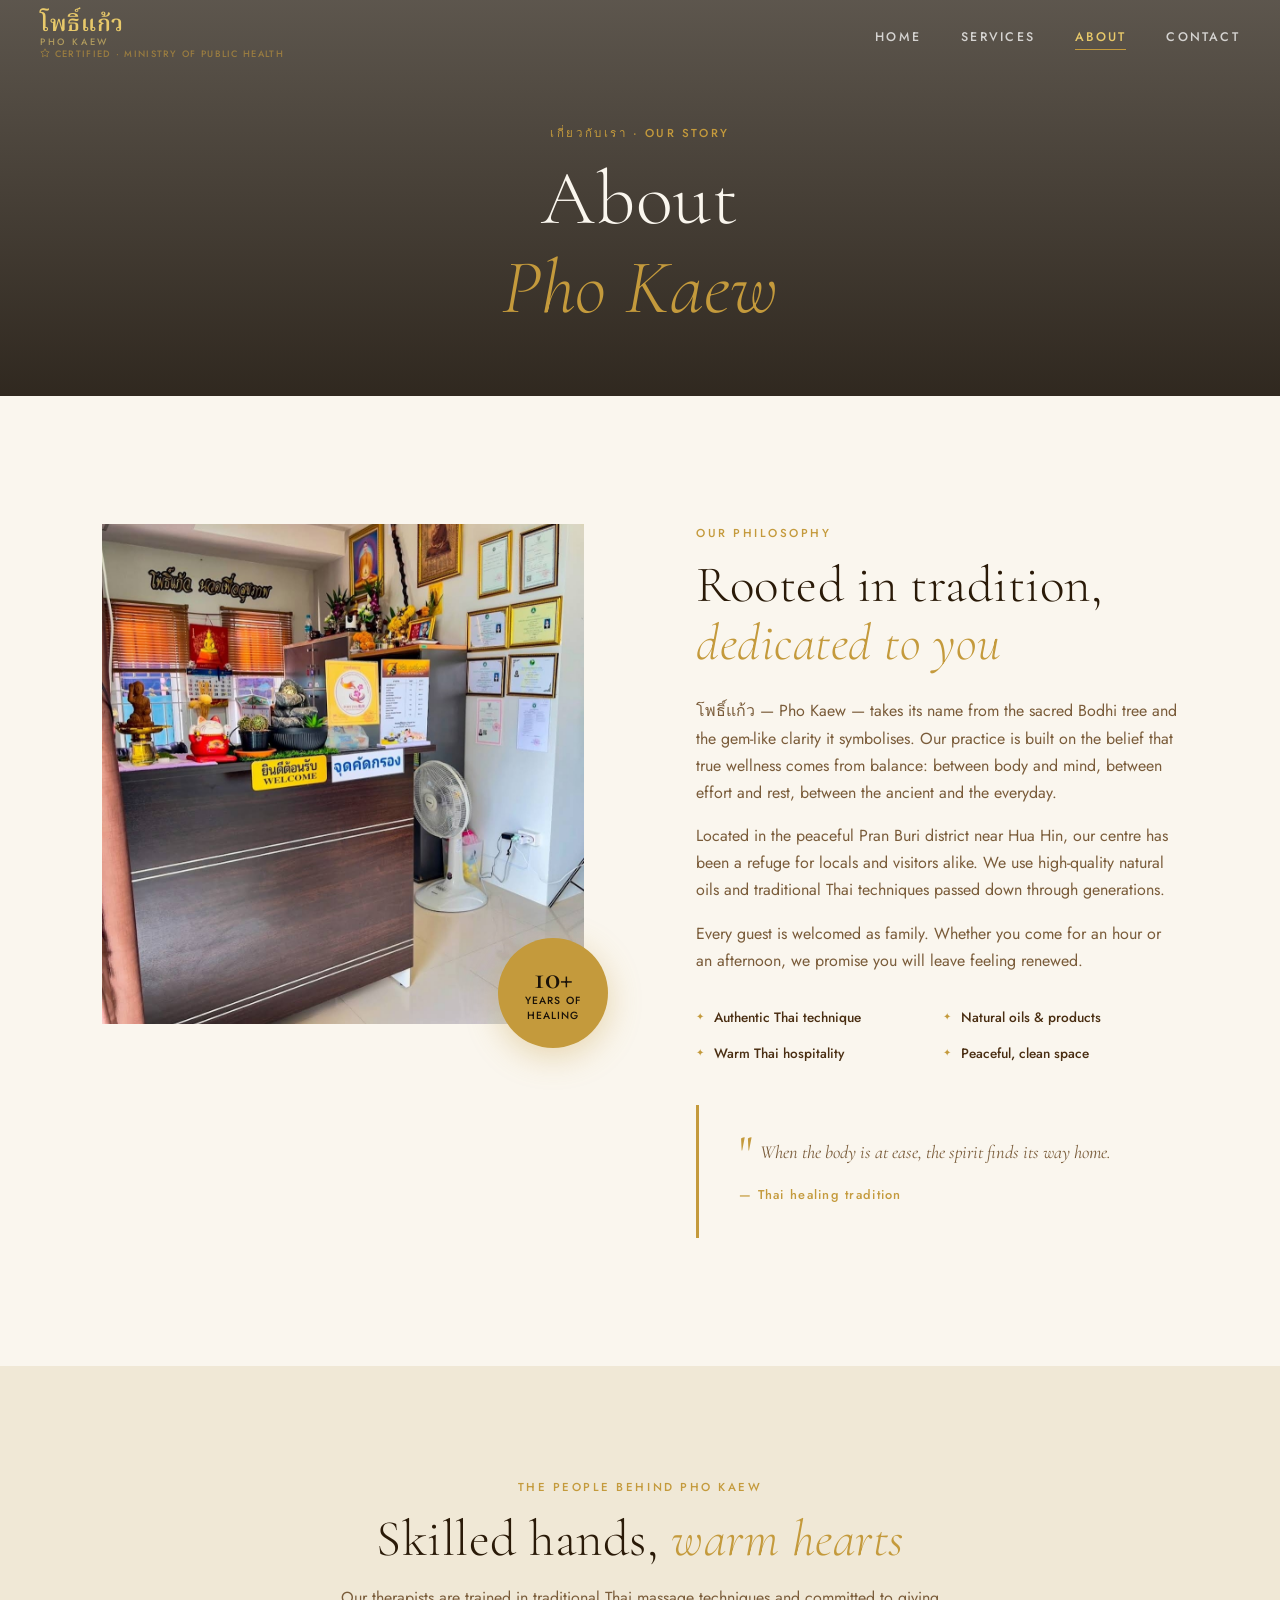
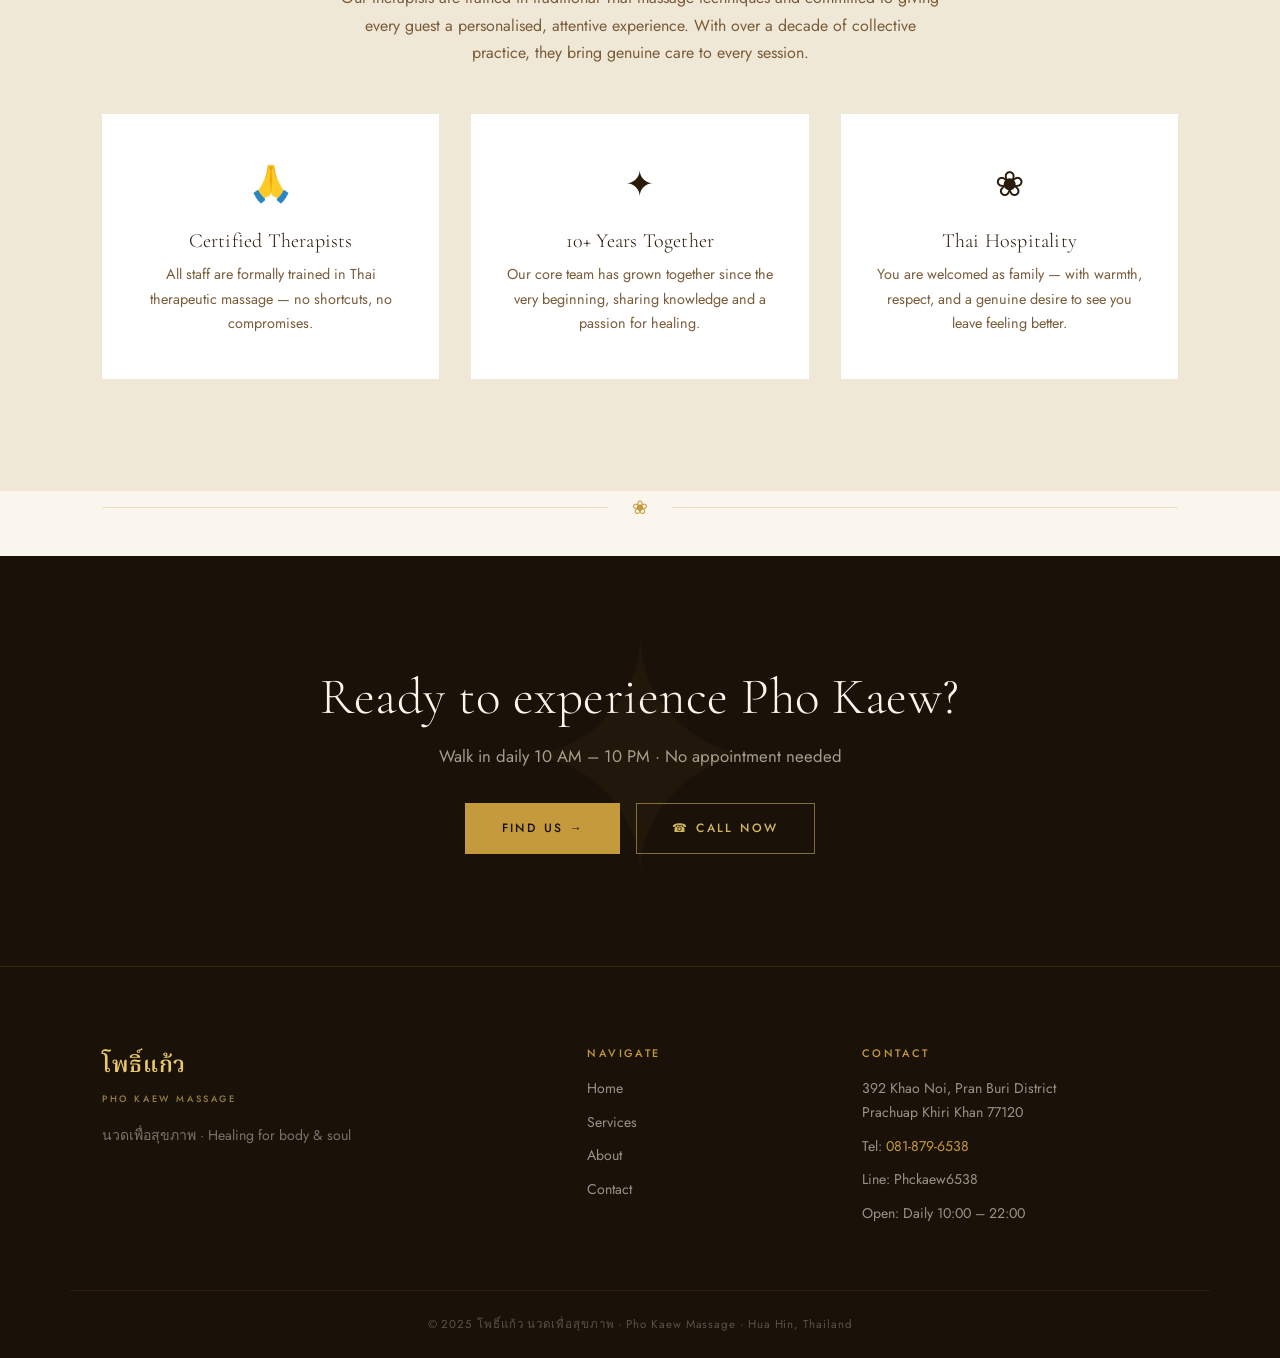
==== about.html @ 4a4a0bd8 "Initial commit via Netlify [skip ci]" ====
<!DOCTYPE html>
<html lang="en">
<head>
  <meta charset="UTF-8" />
  <meta name="viewport" content="width=device-width, initial-scale=1.0" />
  <title>About | โพธิ์แก้ว นวดเพื่อสุขภาพ</title>
  <link rel="preconnect" href="https://fonts.googleapis.com">
  <link href="https://fonts.googleapis.com/css2?family=Cormorant+Garamond:ital,wght@0,300;0,400;0,600;1,300;1,400&family=Noto+Serif+Thai:wght@300;400;600&family=Jost:wght@300;400;500&display=swap" rel="stylesheet">
  <link rel="stylesheet" href="css/style.css" />
</head>
<body>

  <nav class="nav" id="nav">
    <a href="index.html" class="nav-logo">
      <span class="logo-thai">โพธิ์แก้ว</span>
      <span class="logo-en">PHO KAEW</span>
      <span class="certified-badge"><svg width="10" height="10" viewBox="0 0 24 24" fill="none" stroke="currentColor" stroke-width="2"><path d="M12 2l3.09 6.26L22 9.27l-5 4.87 1.18 6.88L12 17.77l-6.18 3.25L7 14.14 2 9.27l6.91-1.01L12 2z"/></svg>Certified · Ministry of Public Health</span>
    </a>
    <button class="nav-toggle" id="navToggle" aria-label="Menu">
      <span></span><span></span><span></span>
    </button>
    <ul class="nav-links" id="navLinks">
      <li><a href="index.html">Home</a></li>
      <li><a href="services.html">Services</a></li>
      <li><a href="about.html" class="active">About</a></li>
      <li><a href="contact.html">Contact</a></li>
    </ul>
  </nav>

  <!-- PAGE HERO -->
  <section class="page-hero">
    <div class="page-hero-bg"></div>
    <div class="page-hero-content">
      <p class="section-label center">เกี่ยวกับเรา · Our Story</p>
      <h1>About<br><em>Pho Kaew</em></h1>
    </div>
  </section>

  <!-- ABOUT -->
  <section class="about-full container">
    <div class="about-image-col">
      <div class="img-frame">
        <img src="images/new-reception2.jpg" alt="Pho Kaew reception" loading="lazy" />
        <div class="img-border-accent"></div>
      </div>
      <div class="about-badge">
        <span class="badge-number">10+</span>
        <span class="badge-text">Years of<br>Healing</span>
      </div>
    </div>
    <div class="about-text-col">
      <p class="section-label">Our Philosophy</p>
      <h2>Rooted in tradition,<br><em>dedicated to you</em></h2>
      <p>โพธิ์แก้ว — Pho Kaew — takes its name from the sacred Bodhi tree and the gem-like clarity it symbolises. Our practice is built on the belief that true wellness comes from balance: between body and mind, between effort and rest, between the ancient and the everyday.</p>
      <p>Located in the peaceful Pran Buri district near Hua Hin, our centre has been a refuge for locals and visitors alike. We use high-quality natural oils and traditional Thai techniques passed down through generations.</p>
      <p>Every guest is welcomed as family. Whether you come for an hour or an afternoon, we promise you will leave feeling renewed.</p>
      <div class="values-row">
        <div class="value-item">
          <span class="value-icon">✦</span>
          <span>Authentic Thai technique</span>
        </div>
        <div class="value-item">
          <span class="value-icon">✦</span>
          <span>Natural oils & products</span>
        </div>
        <div class="value-item">
          <span class="value-icon">✦</span>
          <span>Warm Thai hospitality</span>
        </div>
        <div class="value-item">
          <span class="value-icon">✦</span>
          <span>Peaceful, clean space</span>
        </div>
      </div>
      <blockquote class="about-quote">
        <span class="quote-mark">"</span>
        When the body is at ease, the spirit finds its way home.
        <cite>— Thai healing tradition</cite>
      </blockquote>
    </div>
  </section>

  <!-- TEAM SECTION -->
  <section class="team-section">
    <div class="container">
      <p class="section-label center">The People Behind Pho Kaew</p>
      <h2 class="center">Skilled hands, <em>warm hearts</em></h2>
      <p class="team-intro center">Our therapists are trained in traditional Thai massage techniques and committed to giving every guest a personalised, attentive experience. With over a decade of collective practice, they bring genuine care to every session.</p>
      <div class="team-pillars">
        <div class="team-pillar">
          <div class="team-pillar-icon">🙏</div>
          <h4>Certified Therapists</h4>
          <p>All staff are formally trained in Thai therapeutic massage — no shortcuts, no compromises.</p>
        </div>
        <div class="team-pillar">
          <div class="team-pillar-icon">✦</div>
          <h4>10+ Years Together</h4>
          <p>Our core team has grown together since the very beginning, sharing knowledge and a passion for healing.</p>
        </div>
        <div class="team-pillar">
          <div class="team-pillar-icon">❀</div>
          <h4>Thai Hospitality</h4>
          <p>You are welcomed as family — with warmth, respect, and a genuine desire to see you leave feeling better.</p>
        </div>
      </div>
    </div>
  </section>

  <!-- DIVIDER -->
  <div class="ornament-divider container">
    <span class="ornament-line"></span>
    <span class="ornament-lotus">❀</span>
    <span class="ornament-line"></span>
  </div>

  
  <!-- CTA BANNER -->
  <section class="cta-banner">
    <div class="cta-inner container">
      <h2>Ready to experience Pho Kaew?</h2>
      <p>Walk in daily 10 AM – 10 PM · No appointment needed</p>
      <div style="display:flex;gap:1rem;justify-content:center;flex-wrap:wrap;">
        <a href="contact.html" class="btn btn-gold">Find Us →</a>
        <a href="tel:+66818796538" class="btn btn-outline" style="border-color:rgba(232,201,106,0.5);color:rgba(232,201,106,0.9);">☎ Call Now</a>
      </div>
    </div>
  </section>

    <footer class="footer">
    <div class="container footer-grid">
      <div class="footer-brand">
        <span class="logo-thai">โพธิ์แก้ว</span>
        <span class="logo-en">PHO KAEW MASSAGE</span>
        <p>นวดเพื่อสุขภาพ · Healing for body & soul</p>
      </div>
      <div class="footer-links">
        <h4>Navigate</h4>
        <a href="index.html">Home</a>
        <a href="services.html">Services</a>
        <a href="about.html">About</a>
        <a href="contact.html">Contact</a>
      </div>
      <div class="footer-contact">
        <h4>Contact</h4>
        <p>392 Khao Noi, Pran Buri District<br>Prachuap Khiri Khan 77120</p>
        <p>Tel: <a href="tel:+66818796538">081-879-6538</a></p>
        <p>Line: Phckaew6538</p>
        <p>Open: Daily 10:00 – 22:00</p>
      </div>
    </div>
    <div class="footer-bottom">
      <p>© 2025 โพธิ์แก้ว นวดเพื่อสุขภาพ · Pho Kaew Massage · Hua Hin, Thailand</p>
    </div>
  </footer>

  <script src="js/main.js"></script>
</body>
</html>
---- css/style.css ----
/* ============================================
   PHO KAEW MASSAGE — Main Stylesheet
   Aesthetic: Refined Thai luxury · Warm gold & deep teak
   ============================================ */

:root {
  --gold: #C49A3C;
  --gold-light: #E8C96A;
  --gold-pale: #F5EDD6;
  --dark: #1A1209;
  --dark-mid: #2E1F0A;
  --teak: #4A2E12;
  --cream: #FAF6EE;
  --cream-mid: #F0E8D6;
  --text: #2A1A08;
  --text-soft: #7A5C3A;
  --white: #FFFFFF;
  --nav-h: 72px;
  --font-serif: 'Cormorant Garamond', 'Noto Serif Thai', Georgia, serif;
  --font-thai: 'Noto Serif Thai', serif;
  --font-body: 'Jost', sans-serif;
}

*, *::before, *::after { box-sizing: border-box; margin: 0; padding: 0; }

html { scroll-behavior: smooth; font-size: 16px; }

body {
  font-family: var(--font-body);
  background: var(--cream);
  color: var(--text);
  line-height: 1.7;
  overflow-x: hidden;
}

img { display: block; width: 100%; height: 100%; object-fit: cover; }
a { color: inherit; text-decoration: none; }
ul { list-style: none; }

/* ---- TYPOGRAPHY ---- */
h1, h2, h3, h4 {
  font-family: var(--font-serif);
  font-weight: 300;
  line-height: 1.15;
  letter-spacing: 0.01em;
}
h1 { font-size: clamp(2.8rem, 6vw, 5rem); }
h2 { font-size: clamp(2rem, 4vw, 3.2rem); }
h3 { font-size: clamp(1.3rem, 2.5vw, 1.8rem); font-weight: 400; }
em { font-style: italic; color: var(--gold); }

p { font-size: 1rem; color: var(--text-soft); margin-bottom: 1rem; }
p:last-child { margin-bottom: 0; }

.section-label {
  font-family: var(--font-body);
  font-size: 0.72rem;
  font-weight: 500;
  letter-spacing: 0.22em;
  text-transform: uppercase;
  color: var(--gold);
  display: block;
  margin-bottom: 0.75rem;
}
.center { text-align: center; }

/* ---- CONTAINER ---- */
.container { max-width: 1140px; margin: 0 auto; padding: 0 2rem; }

/* ============================================
   NAVIGATION
   ============================================ */
.nav {
  position: fixed;
  top: 0; left: 0; right: 0;
  height: var(--nav-h);
  display: flex;
  align-items: center;
  justify-content: space-between;
  padding: 0 2.5rem;
  z-index: 100;
  transition: background 0.4s, box-shadow 0.4s;
}
.nav.scrolled {
  background: rgba(26,18,9,0.96);
  box-shadow: 0 2px 24px rgba(0,0,0,0.3);
  backdrop-filter: blur(8px);
}
.nav-logo {
  display: flex;
  flex-direction: column;
  line-height: 1;
}
.logo-thai {
  font-family: var(--font-thai);
  font-size: 1.4rem;
  font-weight: 600;
  color: var(--gold-light);
  letter-spacing: 0.04em;
}
.logo-en {
  font-family: var(--font-body);
  font-size: 0.58rem;
  font-weight: 500;
  letter-spacing: 0.28em;
  text-transform: uppercase;
  color: rgba(232,201,106,0.6);
  margin-top: 1px;
}
.nav-links {
  display: flex;
  gap: 2.5rem;
  align-items: center;
}
.nav-links a {
  font-family: var(--font-body);
  font-size: 0.78rem;
  font-weight: 500;
  letter-spacing: 0.18em;
  text-transform: uppercase;
  color: rgba(255,255,255,0.75);
  transition: color 0.3s;
  position: relative;
  padding-bottom: 4px;
}
.nav-links a::after {
  content: '';
  position: absolute;
  bottom: 0; left: 0;
  width: 0; height: 1px;
  background: var(--gold);
  transition: width 0.3s;
}
.nav-links a:hover, .nav-links a.active {
  color: var(--gold-light);
}
.nav-links a:hover::after, .nav-links a.active::after { width: 100%; }

.nav-toggle {
  display: none;
  flex-direction: column;
  gap: 5px;
  background: none;
  border: none;
  cursor: pointer;
  padding: 4px;
}
.nav-toggle span {
  display: block;
  width: 24px;
  height: 1.5px;
  background: var(--gold-light);
  transition: transform 0.3s, opacity 0.3s;
}
.nav-toggle.open span:nth-child(1) { transform: translateY(6.5px) rotate(45deg); }
.nav-toggle.open span:nth-child(2) { opacity: 0; }
.nav-toggle.open span:nth-child(3) { transform: translateY(-6.5px) rotate(-45deg); }

/* ============================================
   HERO
   ============================================ */
.hero {
  position: relative;
  min-height: 100vh;
  display: flex;
  align-items: center;
  justify-content: center;
  overflow: hidden;
}
.hero-bg {
  position: absolute;
  inset: 0;
  background:
    url('https://images.unsplash.com/photo-1600334089648-b0d9d3028eb2?w=1600&q=85') center/cover no-repeat;
}
.hero-overlay {
  position: absolute;
  inset: 0;
  background: linear-gradient(
    160deg,
    rgba(26,18,9,0.78) 0%,
    rgba(46,31,10,0.65) 50%,
    rgba(74,46,18,0.55) 100%
  );
}
.lotus-pattern {
  position: absolute;
  inset: 0;
  background-image:
    radial-gradient(circle at 15% 85%, rgba(196,154,60,0.08) 0%, transparent 50%),
    radial-gradient(circle at 85% 15%, rgba(196,154,60,0.06) 0%, transparent 50%);
}
.hero-content {
  position: relative;
  text-align: center;
  z-index: 2;
  padding: 0 2rem;
  animation: fadeUp 1.2s ease both;
}
@keyframes fadeUp {
  from { opacity: 0; transform: translateY(30px); }
  to   { opacity: 1; transform: translateY(0); }
}
.hero-pre {
  font-size: 0.72rem;
  letter-spacing: 0.3em;
  text-transform: uppercase;
  color: var(--gold);
  margin-bottom: 1.2rem;
  font-family: var(--font-body);
  font-weight: 500;
}
.hero-title {
  display: flex;
  flex-direction: column;
  align-items: center;
  gap: 0.2rem;
  margin-bottom: 1.5rem;
}
.thai-script {
  font-family: var(--font-thai);
  font-size: clamp(3rem, 8vw, 7rem);
  font-weight: 600;
  color: var(--gold-light);
  line-height: 1;
  text-shadow: 0 4px 32px rgba(196,154,60,0.4);
}
.en-title {
  font-family: var(--font-serif);
  font-size: clamp(1.4rem, 3.5vw, 2.8rem);
  font-weight: 300;
  color: rgba(255,255,255,0.85);
  letter-spacing: 0.4em;
  text-transform: uppercase;
}
.hero-tagline {
  font-family: var(--font-serif);
  font-style: italic;
  font-size: clamp(1rem, 2.5vw, 1.4rem);
  color: rgba(245,237,214,0.85);
  margin-bottom: 2.5rem;
  font-weight: 300;
}
.hero-cta { display: flex; gap: 1rem; justify-content: center; flex-wrap: wrap; }

.hero-scroll {
  position: absolute;
  bottom: 2.5rem;
  left: 50%;
  transform: translateX(-50%);
  display: flex;
  flex-direction: column;
  align-items: center;
  gap: 0.5rem;
  z-index: 2;
  animation: fadeUp 1.4s 0.6s ease both;
}
.hero-scroll span {
  font-size: 0.62rem;
  letter-spacing: 0.25em;
  text-transform: uppercase;
  color: rgba(232,201,106,0.6);
}
.scroll-line {
  width: 1px;
  height: 40px;
  background: linear-gradient(to bottom, var(--gold), transparent);
  animation: scrollPulse 2s infinite;
}
@keyframes scrollPulse {
  0%, 100% { opacity: 0.4; transform: scaleY(1); }
  50% { opacity: 1; transform: scaleY(1.2); }
}

/* ============================================
   BUTTONS
   ============================================ */
.btn {
  display: inline-block;
  font-family: var(--font-body);
  font-size: 0.75rem;
  font-weight: 500;
  letter-spacing: 0.2em;
  text-transform: uppercase;
  padding: 0.9rem 2.2rem;
  transition: all 0.3s;
  cursor: pointer;
}
.btn-gold {
  background: var(--gold);
  color: var(--dark);
  border: 1px solid var(--gold);
}
.btn-gold:hover {
  background: var(--gold-light);
  border-color: var(--gold-light);
  transform: translateY(-2px);
  box-shadow: 0 8px 24px rgba(196,154,60,0.35);
}
.btn-outline {
  background: transparent;
  color: rgba(255,255,255,0.85);
  border: 1px solid rgba(255,255,255,0.4);
}
.btn-outline:hover {
  border-color: var(--gold);
  color: var(--gold-light);
}

.link-arrow {
  font-size: 0.82rem;
  font-weight: 500;
  letter-spacing: 0.1em;
  color: var(--gold);
  transition: letter-spacing 0.3s;
}
.link-arrow:hover { letter-spacing: 0.18em; }

/* ============================================
   INTRO STRIP
   ============================================ */
.intro-strip {
  background: var(--dark);
  display: flex;
  align-items: center;
  justify-content: center;
  gap: 0;
  padding: 1.4rem 2rem;
  flex-wrap: wrap;
}
.strip-item {
  display: flex;
  align-items: center;
  gap: 0.6rem;
  font-size: 0.78rem;
  font-weight: 500;
  letter-spacing: 0.12em;
  text-transform: uppercase;
  color: rgba(232,201,106,0.85);
  padding: 0.3rem 2rem;
}
.strip-icon { color: var(--gold); font-size: 0.6rem; }
.strip-divider { width: 1px; height: 28px; background: rgba(196,154,60,0.25); }

/* ============================================
   ABOUT TEASER
   ============================================ */
.about-teaser {
  display: grid;
  grid-template-columns: 1fr 1fr;
  gap: 6rem;
  align-items: center;
  padding: 8rem 2rem;
}
.about-teaser-text h2 { margin-bottom: 1.2rem; }
.about-teaser-text p { margin-bottom: 1.5rem; }

.img-frame {
  position: relative;
  height: 500px;
  overflow: hidden;
}
.img-frame img { object-fit: cover; }
.img-border-accent {
  position: absolute;
  bottom: -12px;
  right: -12px;
  width: 60%;
  height: 60%;
  border: 1px solid var(--gold);
  pointer-events: none;
  z-index: -1;
}

/* ============================================
   SERVICES PREVIEW
   ============================================ */
.services-preview {
  background: var(--dark-mid);
  padding: 8rem 0;
}
.services-preview h2 { color: var(--cream); margin-bottom: 3.5rem; }

.services-grid {
  display: grid;
  grid-template-columns: repeat(3, 1fr);
  gap: 1.5px;
  background: rgba(196,154,60,0.15);
}
.service-card {
  background: rgba(26,18,9,0.95);
  padding: 2.5rem 2rem;
  transition: background 0.3s;
}
.service-card:hover { background: rgba(46,31,10,0.98); }
.service-card.featured {
  background: rgba(74,46,18,0.6);
  border: 1px solid rgba(196,154,60,0.3);
}
.service-icon {
  font-size: 1.8rem;
  color: var(--gold);
  margin-bottom: 1.2rem;
  display: block;
}
.service-card h3 {
  color: var(--cream);
  font-size: 1.2rem;
  margin-bottom: 0.8rem;
  line-height: 1.3;
}
.service-card h3 span {
  display: block;
  font-size: 0.95rem;
  color: var(--gold-light);
  font-style: italic;
}
.service-card p { color: rgba(240,232,214,0.65); font-size: 0.9rem; }
.price {
  margin-top: 1.2rem !important;
  color: var(--gold) !important;
  font-weight: 500;
  font-size: 0.85rem !important;
  letter-spacing: 0.05em;
}

/* ============================================
   GALLERY
   ============================================ */
.gallery-section { padding: 8rem 0 2rem; }
.gallery-section h2 { margin-bottom: 3rem; color: var(--text); }

.gallery-grid {
  display: grid;
  grid-template-columns: repeat(4, 1fr);
  grid-template-rows: 280px 280px;
  gap: 4px;
  margin-top: 3rem;
}
.gallery-item { overflow: hidden; background: var(--cream-mid); }
.gallery-item img { transition: transform 0.6s ease; }
.gallery-item:hover img { transform: scale(1.06); }
.g-tall { grid-row: span 2; }
.g-wide { grid-column: span 2; }

.gallery-note {
  text-align: center;
  font-size: 0.78rem;
  color: var(--text-soft);
  margin-top: 1.2rem;
  letter-spacing: 0.05em;
  opacity: 0.6;
}

/* ============================================
   CTA BANNER
   ============================================ */
.cta-banner {
  background: var(--dark);
  padding: 7rem 2rem;
  text-align: center;
  position: relative;
  overflow: hidden;
}
.cta-banner::before {
  content: '✦';
  position: absolute;
  font-size: 20rem;
  color: rgba(196,154,60,0.04);
  top: 50%;
  left: 50%;
  transform: translate(-50%, -50%);
  pointer-events: none;
}
.cta-banner h2 { color: var(--cream); margin-bottom: 1rem; }
.cta-banner p { color: rgba(240,232,214,0.65); margin-bottom: 2rem; font-size: 1.05rem; }

/* ============================================
   PAGE HERO (inner pages)
   ============================================ */
.page-hero {
  position: relative;
  height: 44vh;
  min-height: 300px;
  display: flex;
  align-items: flex-end;
  padding-bottom: 4rem;
  overflow: hidden;
}
.page-hero-bg {
  position: absolute;
  inset: 0;
  background:
    linear-gradient(to bottom, rgba(26,18,9,0.7), rgba(26,18,9,0.9)),
    url('https://images.unsplash.com/photo-1519823551278-64ac92734fb1?w=1400&q=80') center/cover;
}
.page-hero-content {
  position: relative;
  z-index: 2;
  width: 100%;
  text-align: center;
}
.page-hero-content h1 { color: var(--cream); }

/* ============================================
   PRICE TABLE
   ============================================ */
.price-section { padding: 6rem 2rem; }
.price-intro {
  max-width: 600px;
  margin: 0 auto 3rem;
  text-align: center;
}
.price-intro p { font-size: 1.05rem; }

.price-table-wrap {
  overflow-x: auto;
  border: 1px solid rgba(196,154,60,0.2);
}
.price-table {
  width: 100%;
  border-collapse: collapse;
  min-width: 480px;
}
.price-table thead tr {
  background: var(--dark);
}
.price-table th {
  padding: 1.2rem 1.5rem;
  font-family: var(--font-body);
  font-size: 0.72rem;
  font-weight: 500;
  letter-spacing: 0.2em;
  text-transform: uppercase;
  color: var(--gold);
  text-align: left;
}
.price-table th:not(:first-child) { text-align: center; }
.price-table td {
  padding: 1.1rem 1.5rem;
  border-bottom: 1px solid rgba(196,154,60,0.1);
  font-size: 0.95rem;
  vertical-align: middle;
}
.price-table tr.highlight td { background: rgba(196,154,60,0.05); }
.price-table td:not(:first-child) { text-align: center; font-weight: 500; color: var(--teak); }
.th-name {
  display: block;
  font-family: var(--font-thai);
  font-size: 1rem;
  color: var(--text);
  margin-bottom: 2px;
}
.en-name {
  display: block;
  font-size: 0.82rem;
  color: var(--text-soft);
  font-style: italic;
}
.ask-price { text-align: center !important; color: var(--text-soft) !important; font-style: italic; }
.price-note {
  text-align: center;
  margin-top: 2rem;
  font-size: 0.88rem;
  color: var(--text-soft);
}
.price-note a { color: var(--gold); }

/* ============================================
   TREATMENT DETAILS
   ============================================ */
.treatment-details {
  background: var(--cream-mid);
  padding: 7rem 0;
}
.treatment-details h2 { margin-bottom: 3.5rem; }

.treatment-grid {
  display: grid;
  grid-template-columns: repeat(3, 1fr);
  gap: 2rem;
}
.treatment-card {
  background: var(--white);
  padding: 2.5rem 2rem;
  border-bottom: 2px solid var(--gold-pale);
  transition: border-color 0.3s, transform 0.3s;
}
.treatment-card:hover {
  border-color: var(--gold);
  transform: translateY(-4px);
}
.t-icon {
  font-size: 1.8rem;
  margin-bottom: 1rem;
}
.treatment-card h3 { margin-bottom: 0.3rem; }
.t-thai {
  font-family: var(--font-thai);
  font-size: 0.95rem;
  color: var(--gold);
  margin-bottom: 0.8rem !important;
}
.t-best {
  font-size: 0.8rem !important;
  color: var(--gold) !important;
  margin-top: 1rem !important;
  font-weight: 500;
  letter-spacing: 0.04em;
}

/* ============================================
   ABOUT PAGE
   ============================================ */
.about-full {
  display: grid;
  grid-template-columns: 1fr 1fr;
  gap: 7rem;
  align-items: start;
  padding: 8rem 2rem;
}
.about-image-col { position: relative; }
.about-badge {
  position: absolute;
  bottom: -1.5rem;
  right: -1.5rem;
  background: var(--gold);
  color: var(--dark);
  width: 110px;
  height: 110px;
  border-radius: 50%;
  display: flex;
  flex-direction: column;
  align-items: center;
  justify-content: center;
  text-align: center;
  box-shadow: 0 8px 32px rgba(196,154,60,0.35);
}
.badge-number {
  font-family: var(--font-serif);
  font-size: 2rem;
  font-weight: 600;
  line-height: 1;
}
.badge-text {
  font-size: 0.65rem;
  letter-spacing: 0.1em;
  text-transform: uppercase;
  line-height: 1.4;
  font-weight: 500;
}
.about-text-col h2 { margin-bottom: 1.5rem; }
.values-row {
  display: grid;
  grid-template-columns: 1fr 1fr;
  gap: 0.8rem;
  margin-top: 2rem;
}
.value-item {
  display: flex;
  align-items: center;
  gap: 0.6rem;
  font-size: 0.85rem;
  font-weight: 500;
  color: var(--teak);
}
.value-icon { color: var(--gold); font-size: 0.6rem; }

/* ORNAMENT DIVIDER */
.ornament-divider {
  display: flex;
  align-items: center;
  gap: 1.5rem;
  padding: 0 2rem;
  margin-bottom: 2rem;
}
.ornament-line { flex: 1; height: 1px; background: rgba(196,154,60,0.25); }
.ornament-lotus { color: var(--gold); font-size: 1.2rem; }

/* ============================================
   CONTACT
   ============================================ */
.contact-section { padding: 5rem 2rem 7rem; }
.contact-section h2 { margin-bottom: 4rem; }

.contact-grid {
  display: grid;
  grid-template-columns: 1fr 1.4fr;
  gap: 5rem;
  align-items: start;
}
.contact-card {
  display: flex;
  gap: 1.2rem;
  align-items: flex-start;
  padding: 1.5rem 0;
  border-bottom: 1px solid rgba(196,154,60,0.15);
}
.contact-card:last-of-type { border-bottom: none; }
.cc-icon { font-size: 1.4rem; margin-top: 2px; flex-shrink: 0; }
.contact-card h4 {
  font-family: var(--font-body);
  font-size: 0.72rem;
  letter-spacing: 0.2em;
  text-transform: uppercase;
  color: var(--gold);
  margin-bottom: 0.4rem;
  font-weight: 500;
}
.contact-card p { margin: 0; font-size: 0.95rem; }
.contact-card a { color: var(--gold); }

.map-wrap {
  display: flex;
  flex-direction: column;
  gap: 0.8rem;
}
.map-wrap iframe {
  border: 1px solid rgba(196,154,60,0.2);
}
.map-link {
  font-size: 0.8rem;
  color: var(--gold);
  font-weight: 500;
  letter-spacing: 0.08em;
  text-align: right;
  transition: letter-spacing 0.3s;
}
.map-link:hover { letter-spacing: 0.14em; }

/* DIRECTIONS */
.directions-section {
  background: var(--dark);
  padding: 5rem 0;
}
.directions-inner {
  max-width: 680px;
}
.directions-inner h3 { color: var(--cream); margin-bottom: 2rem; font-size: 1.6rem; }
.directions-list {
  display: flex;
  flex-direction: column;
  gap: 1.1rem;
}
.directions-list li {
  color: rgba(240,232,214,0.7);
  font-size: 0.95rem;
  line-height: 1.6;
  padding-left: 0.5rem;
}

/* ============================================
   FOOTER
   ============================================ */
.footer {
  background: var(--dark);
  border-top: 1px solid rgba(196,154,60,0.15);
  padding-top: 5rem;
}
.footer-grid {
  display: grid;
  grid-template-columns: 2fr 1fr 1.5fr;
  gap: 4rem;
  padding-bottom: 4rem;
  border-bottom: 1px solid rgba(196,154,60,0.1);
}
.footer-brand {
  display: flex;
  flex-direction: column;
  gap: 0.3rem;
}
.footer-brand p { margin-top: 0.8rem; font-size: 0.88rem; color: rgba(240,232,214,0.45); }
.footer-links, .footer-contact { display: flex; flex-direction: column; gap: 0.6rem; }
.footer-links h4, .footer-contact h4 {
  font-family: var(--font-body);
  font-size: 0.68rem;
  letter-spacing: 0.22em;
  text-transform: uppercase;
  color: var(--gold);
  font-weight: 500;
  margin-bottom: 0.5rem;
}
.footer-links a {
  font-size: 0.88rem;
  color: rgba(240,232,214,0.6);
  transition: color 0.2s;
}
.footer-links a:hover { color: var(--gold-light); }
.footer-contact p { font-size: 0.88rem; color: rgba(240,232,214,0.6); margin: 0; }
.footer-contact a { color: var(--gold); }
.footer-bottom {
  padding: 1.5rem 2rem;
  text-align: center;
}
.footer-bottom p { font-size: 0.72rem; color: rgba(240,232,214,0.3); letter-spacing: 0.08em; }

/* ============================================
   RESPONSIVE
   ============================================ */
@media (max-width: 900px) {
  .about-teaser,
  .about-full { grid-template-columns: 1fr; gap: 3rem; }
  .about-teaser-image { order: -1; }
  .about-teaser-image .img-frame { height: 320px; }
  .about-full .about-image-col .img-frame { height: 320px; }

  .services-grid { grid-template-columns: repeat(2, 1fr); }
  .treatment-grid { grid-template-columns: repeat(2, 1fr); }

  .gallery-grid {
    grid-template-columns: repeat(2, 1fr);
    grid-template-rows: auto;
  }
  .g-tall, .g-wide { grid-row: auto; grid-column: auto; }

  .contact-grid { grid-template-columns: 1fr; gap: 3rem; }
  .footer-grid { grid-template-columns: 1fr 1fr; gap: 2.5rem; }
  .footer-brand { grid-column: span 2; }
}

@media (max-width: 640px) {
  :root { --nav-h: 60px; }

  .nav { padding: 0 1.2rem; }
  .nav-links {
    position: fixed;
    top: var(--nav-h);
    left: 0; right: 0;
    background: rgba(26,18,9,0.98);
    flex-direction: column;
    padding: 2rem;
    gap: 1.5rem;
    transform: translateY(-100%);
    opacity: 0;
    transition: transform 0.4s, opacity 0.4s;
    pointer-events: none;
  }
  .nav-links.open {
    transform: translateY(0);
    opacity: 1;
    pointer-events: all;
  }
  .nav-toggle { display: flex; }

  .hero-cta { flex-direction: column; align-items: center; }
  .intro-strip { flex-direction: column; gap: 0.5rem; }
  .strip-divider { width: 40px; height: 1px; }

  .services-grid { grid-template-columns: 1fr; }
  .treatment-grid { grid-template-columns: 1fr; }
  .gallery-grid { grid-template-columns: 1fr 1fr; }
  .values-row { grid-template-columns: 1fr; }
  .footer-grid { grid-template-columns: 1fr; }
  .footer-brand { grid-column: auto; }
  .about-badge { width: 90px; height: 90px; }
  .badge-number { font-size: 1.6rem; }

  .price-section { padding: 4rem 1rem; }
}

/* ============================================
   GALLERY SLIDER
   ============================================ */
.gallery-section { padding: 8rem 0 2rem; }
.gallery-section h2 { margin-bottom: 2.5rem; }

.slider-wrap {
  position: relative;
  display: flex;
  align-items: center;
  gap: 0;
  margin-top: 3rem;
}
.slider-track-outer {
  flex: 1;
  overflow: hidden;
}
.slider-track {
  display: flex;
  transition: transform 0.5s cubic-bezier(0.4,0,0.2,1);
  will-change: transform;
}
.slide {
  flex: 0 0 33.333%;
  height: 320px;
  overflow: hidden;
  padding: 0 3px;
}
.slide img {
  width: 100%;
  height: 100%;
  object-fit: cover;
  transition: transform 0.6s ease;
  display: block;
}
.slide:hover img { transform: scale(1.05); }

.slider-btn {
  width: 52px;
  height: 52px;
  border: 1px solid rgba(196,154,60,0.4);
  background: rgba(26,18,9,0.85);
  color: var(--gold-light);
  font-size: 1.2rem;
  cursor: pointer;
  flex-shrink: 0;
  transition: background 0.3s, border-color 0.3s;
  display: flex;
  align-items: center;
  justify-content: center;
  z-index: 2;
}
.slider-btn:hover {
  background: var(--gold);
  color: var(--dark);
  border-color: var(--gold);
}

.slider-dots {
  display: flex;
  justify-content: center;
  gap: 8px;
  margin-top: 1.5rem;
  padding-bottom: 1rem;
}
.dot {
  width: 7px;
  height: 7px;
  border-radius: 50%;
  background: rgba(196,154,60,0.25);
  cursor: pointer;
  transition: background 0.3s, transform 0.3s;
  border: none;
}
.dot.active {
  background: var(--gold);
  transform: scale(1.3);
}

/* ============================================
   REVIEWS SECTION
   ============================================ */
.reviews-section {
  background: var(--dark-mid);
  padding: 7rem 0;
}
.reviews-section h2 { color: var(--cream); margin-bottom: 3rem; }

.reviews-slider-wrap {
  position: relative;
  display: flex;
  align-items: center;
  gap: 0;
}
.reviews-track-outer {
  flex: 1;
  overflow: hidden;
}
.reviews-track {
  display: flex;
  transition: transform 0.5s cubic-bezier(0.4,0,0.2,1);
}
.review-card {
  flex: 0 0 33.333%;
  padding: 2.5rem 2rem;
  background: rgba(255,255,255,0.04);
  border: 1px solid rgba(196,154,60,0.12);
  margin: 0 8px;
  display: flex;
  flex-direction: column;
  gap: 1rem;
  opacity: 0;
  transition: opacity 0.3s;
}
.review-card.visible { opacity: 1; }

.review-stars {
  color: var(--gold);
  font-size: 1rem;
  letter-spacing: 2px;
}
.review-text {
  font-family: var(--font-serif);
  font-style: italic;
  font-size: 1.05rem;
  color: rgba(245,237,214,0.85);
  line-height: 1.7;
  flex: 1;
  margin: 0;
}
.review-author {
  display: flex;
  align-items: center;
  gap: 0.8rem;
  margin-top: 0.5rem;
}
.review-avatar {
  width: 40px;
  height: 40px;
  border-radius: 50%;
  display: flex;
  align-items: center;
  justify-content: center;
  color: white;
  font-weight: 600;
  font-size: 1rem;
  flex-shrink: 0;
}
.review-author strong {
  display: block;
  font-family: var(--font-body);
  font-size: 0.88rem;
  font-weight: 500;
  color: var(--cream);
}
.review-author span {
  font-size: 0.72rem;
  color: rgba(196,154,60,0.7);
  letter-spacing: 0.05em;
}

/* Mobile slider adjustments */
@media (max-width: 900px) {
  .slide { flex: 0 0 50%; }
  .review-card { flex: 0 0 50%; }
}
@media (max-width: 600px) {
  .slide { flex: 0 0 100%; height: 260px; }
  .review-card { flex: 0 0 100%; margin: 0; }
  .slider-btn { width: 40px; height: 40px; font-size: 1rem; }
}

/* ============================================
   LIGHTBOX
   ============================================ */
#lightbox {
  position: fixed;
  inset: 0;
  z-index: 9999;
  display: flex;
  align-items: center;
  justify-content: center;
  opacity: 0;
  pointer-events: none;
  transition: opacity 0.3s ease;
}
#lightbox.active {
  opacity: 1;
  pointer-events: all;
}
.lb-overlay {
  position: absolute;
  inset: 0;
  background: rgba(10,6,2,0.95);
  backdrop-filter: blur(4px);
}
.lb-img-wrap {
  position: relative;
  z-index: 2;
  max-width: 90vw;
  max-height: 85vh;
  overflow: hidden;
  display: flex;
  align-items: center;
  justify-content: center;
}
#lbImg {
  max-width: 90vw;
  max-height: 82vh;
  object-fit: contain;
  display: block;
  transition: transform 0.25s ease;
  cursor: grab;
}
.lb-close {
  position: absolute;
  top: 1.2rem;
  right: 1.5rem;
  z-index: 10;
  width: 44px;
  height: 44px;
  background: rgba(196,154,60,0.15);
  border: 1px solid rgba(196,154,60,0.4);
  color: var(--gold-light);
  font-size: 1.1rem;
  cursor: pointer;
  border-radius: 50%;
  display: flex;
  align-items: center;
  justify-content: center;
  transition: background 0.2s;
}
.lb-close:hover { background: var(--gold); color: var(--dark); }

.lb-nav {
  position: absolute;
  top: 50%;
  transform: translateY(-50%);
  z-index: 10;
  width: 52px;
  height: 52px;
  background: rgba(26,18,9,0.85);
  border: 1px solid rgba(196,154,60,0.4);
  color: var(--gold-light);
  font-size: 1.3rem;
  cursor: pointer;
  display: flex;
  align-items: center;
  justify-content: center;
  transition: background 0.2s, border-color 0.2s;
}
.lb-nav:hover { background: var(--gold); color: var(--dark); border-color: var(--gold); }
.lb-prev { left: 1rem; }
.lb-next { right: 1rem; }

.lb-zoom-controls {
  position: absolute;
  bottom: 1.5rem;
  left: 50%;
  transform: translateX(-50%);
  z-index: 10;
  display: flex;
  gap: 0.6rem;
}
.lb-zoom-btn {
  width: 44px;
  height: 44px;
  background: rgba(26,18,9,0.85);
  border: 1px solid rgba(196,154,60,0.35);
  color: var(--gold-light);
  cursor: pointer;
  border-radius: 50%;
  display: flex;
  align-items: center;
  justify-content: center;
  transition: background 0.2s;
}
.lb-zoom-btn:hover { background: var(--gold); color: var(--dark); }
.lb-counter {
  position: absolute;
  top: 1.4rem;
  left: 50%;
  transform: translateX(-50%);
  z-index: 10;
  font-size: 0.75rem;
  font-weight: 500;
  letter-spacing: 0.15em;
  color: rgba(196,154,60,0.7);
  font-family: var(--font-body);
}
@media (max-width: 600px) {
  .lb-prev { left: 0.4rem; }
  .lb-next { right: 0.4rem; }
  .lb-nav { width: 40px; height: 40px; font-size: 1rem; }
}

/* ============================================
   REVIEWS SLIDER FIX — proper alignment
   ============================================ */
.reviews-track {
  display: flex;
  transition: transform 0.5s cubic-bezier(0.4,0,0.2,1);
  will-change: transform;
  gap: 16px;
  padding: 0 4px;
}
.review-card {
  flex: 0 0 calc(33.333% - 16px);
  min-width: calc(33.333% - 16px);
}
@media (max-width: 900px) {
  .review-card { flex: 0 0 calc(50% - 16px); min-width: calc(50% - 16px); }
}
@media (max-width: 600px) {
  .review-card { flex: 0 0 calc(100% - 0px); min-width: calc(100% - 0px); margin: 0; }
}

/* ============================================
   SLIDE CURSOR
   ============================================ */
.slide { cursor: pointer; }

/* ============================================
   MAP LINK in footer address area
   ============================================ */
.address-map-link {
  display: inline-flex;
  align-items: center;
  gap: 0.4rem;
  color: var(--gold);
  font-size: 0.78rem;
  font-weight: 500;
  letter-spacing: 0.08em;
  text-decoration: none;
  margin-top: 0.5rem;
  transition: letter-spacing 0.2s;
}
.address-map-link:hover { letter-spacing: 0.14em; }


/* ============================================
   ABOUT PAGE — Extra Sections
   ============================================ */
.about-quote {
  margin-top: 2.5rem;
  padding: 2rem 2rem 2rem 2.5rem;
  border-left: 3px solid var(--gold);
  font-family: var(--font-serif);
  font-style: italic;
  font-size: 1.15rem;
  color: var(--text-soft);
  line-height: 1.7;
  position: relative;
}
.quote-mark {
  font-size: 3rem;
  color: var(--gold);
  line-height: 0;
  vertical-align: -0.6rem;
  margin-right: 0.2rem;
  font-style: normal;
}
.about-quote cite {
  display: block;
  font-size: 0.8rem;
  font-style: normal;
  letter-spacing: 0.1em;
  color: var(--gold);
  margin-top: 1rem;
  font-family: var(--font-body);
  font-weight: 500;
}

/* Team section */
.team-section {
  background: var(--cream-mid);
  padding: 7rem 0;
}
.team-section h2 { margin-bottom: 0.5rem; }
.team-intro {
  max-width: 600px;
  margin: 1rem auto 3rem;
  font-size: 1rem;
}
.team-pillars {
  display: grid;
  grid-template-columns: repeat(3, 1fr);
  gap: 2rem;
  margin-top: 3rem;
}
.team-pillar {
  background: var(--white);
  padding: 2.5rem 2rem;
  text-align: center;
  border-bottom: 3px solid transparent;
  transition: border-color 0.3s, transform 0.3s;
}
.team-pillar:hover {
  border-color: var(--gold);
  transform: translateY(-4px);
}
.team-pillar-icon {
  font-size: 2.2rem;
  margin-bottom: 1rem;
  display: block;
}
.team-pillar h4 {
  font-family: var(--font-serif);
  font-size: 1.25rem;
  color: var(--text);
  margin-bottom: 0.6rem;
}
.team-pillar p {
  font-size: 0.9rem;
}

@media (max-width: 900px) {
  .team-pillars { grid-template-columns: 1fr 1fr; }
}
@media (max-width: 600px) {
  .team-pillars { grid-template-columns: 1fr; }
  .about-quote { font-size: 1rem; }
}

/* ============================================
   FLOATING BUTTONS (Go to Top + Call)
   ============================================ */
.floating-btns {
  position: fixed;
  bottom: 2rem;
  right: 1.5rem;
  z-index: 999;
  display: flex;
  flex-direction: column;
  gap: 0.7rem;
  opacity: 0;
  transform: translateY(20px);
  pointer-events: none;
  transition: opacity 0.35s ease, transform 0.35s ease;
}
.floating-btns.visible {
  opacity: 1;
  transform: translateY(0);
  pointer-events: all;
}
.float-btn {
  width: 48px;
  height: 48px;
  border-radius: 50%;
  display: flex;
  align-items: center;
  justify-content: center;
  cursor: pointer;
  border: none;
  text-decoration: none;
  transition: background 0.25s, transform 0.2s, box-shadow 0.25s;
  box-shadow: 0 4px 16px rgba(0,0,0,0.25);
}
.float-call {
  background: var(--gold);
  color: var(--dark);
}
.float-call:hover {
  background: var(--gold-light);
  transform: scale(1.1);
  box-shadow: 0 6px 24px rgba(196,154,60,0.5);
}
.float-top {
  background: rgba(26,18,9,0.9);
  color: var(--gold-light);
  border: 1px solid rgba(196,154,60,0.35);
}
.float-top:hover {
  background: var(--dark);
  color: var(--gold);
  transform: scale(1.08);
}

/* ============================================
   LIGHTBOX — drag cursor + focal zoom
   ============================================ */
#lbImg {
  cursor: default;
  transition: transform 0.05s linear;
  will-change: transform;
}
#lbImg.zoomed { cursor: grab; }
#lbImg.dragging { cursor: grabbing; }

/* ============================================
   CONTACT PAGE — Call Now always visible
   ============================================ */
.cdetail-card .btn {
  opacity: 0.4;
  transition: opacity 0.25s, background 0.3s, box-shadow 0.3s;
}
.cdetail-card:hover .btn,
.cdetail-card .btn:hover {
  opacity: 1;
}

/* ============================================
   REVIEW leave-a-review CTA
   ============================================ */
.review-leave-cta {
  text-align: center;
  margin-top: 2.5rem;
  padding-top: 1.5rem;
}
.review-leave-cta p {
  color: rgba(240,232,214,0.55);
  font-size: 0.88rem;
  letter-spacing: 0.05em;
  margin-bottom: 0.6rem;
}
.review-leave-cta a {
  display: inline-block;
  font-size: 0.75rem;
  font-weight: 500;
  letter-spacing: 0.16em;
  text-transform: uppercase;
  color: var(--gold);
  border: 1px solid rgba(196,154,60,0.4);
  padding: 0.65rem 1.6rem;
  transition: background 0.3s, color 0.3s, border-color 0.3s;
}
.review-leave-cta a:hover {
  background: var(--gold);
  color: var(--dark);
  border-color: var(--gold);
}

/* ============================================
   CERTIFIED BADGE in header strip
   ============================================ */
.certified-badge {
  display: flex;
  align-items: center;
  gap: 0.4rem;
  font-size: 0.65rem;
  font-weight: 500;
  letter-spacing: 0.16em;
  text-transform: uppercase;
  color: rgba(196,154,60,0.7);
  border: 1px solid rgba(196,154,60,0.25);
  padding: 0.3rem 0.8rem;
  margin-top: 0.25rem;
}
.certified-badge svg { flex-shrink: 0; }

/* ============================================
   PRICE DISCLAIMER
   ============================================ */
.price-disclaimer {
  text-align: center;
  margin-top: 1.5rem;
  font-size: 0.8rem;
  color: var(--text-soft);
  font-style: italic;
  opacity: 0.75;
}
.price-disclaimer::before { content: "* "; color: var(--gold); font-style: normal; font-weight: 700; }

@media (max-width: 600px) {
  .floating-btns { bottom: 1.2rem; right: 1rem; }
  .float-btn { width: 44px; height: 44px; }
}

/* ============================================
   NAV LOGO — certified badge positioning
   ============================================ */
.nav-logo {
  gap: 0;
}
.certified-badge {
  margin-top: 2px;
  font-size: 0.58rem;
  letter-spacing: 0.14em;
  color: rgba(196,154,60,0.6);
  text-transform: uppercase;
  font-family: var(--font-body);
  font-weight: 500;
  display: flex;
  align-items: center;
  gap: 0.3rem;
  border: none;
  padding: 0;
  white-space: nowrap;
}

/* Lightbox img transform origin reset */
#lbImg {
  transform-origin: center center;
}

/* Review card right-side clip fix — ensure track doesn't overflow */
.reviews-track-outer {
  overflow: hidden;
}
.reviews-track {
  padding-right: 4px;
}
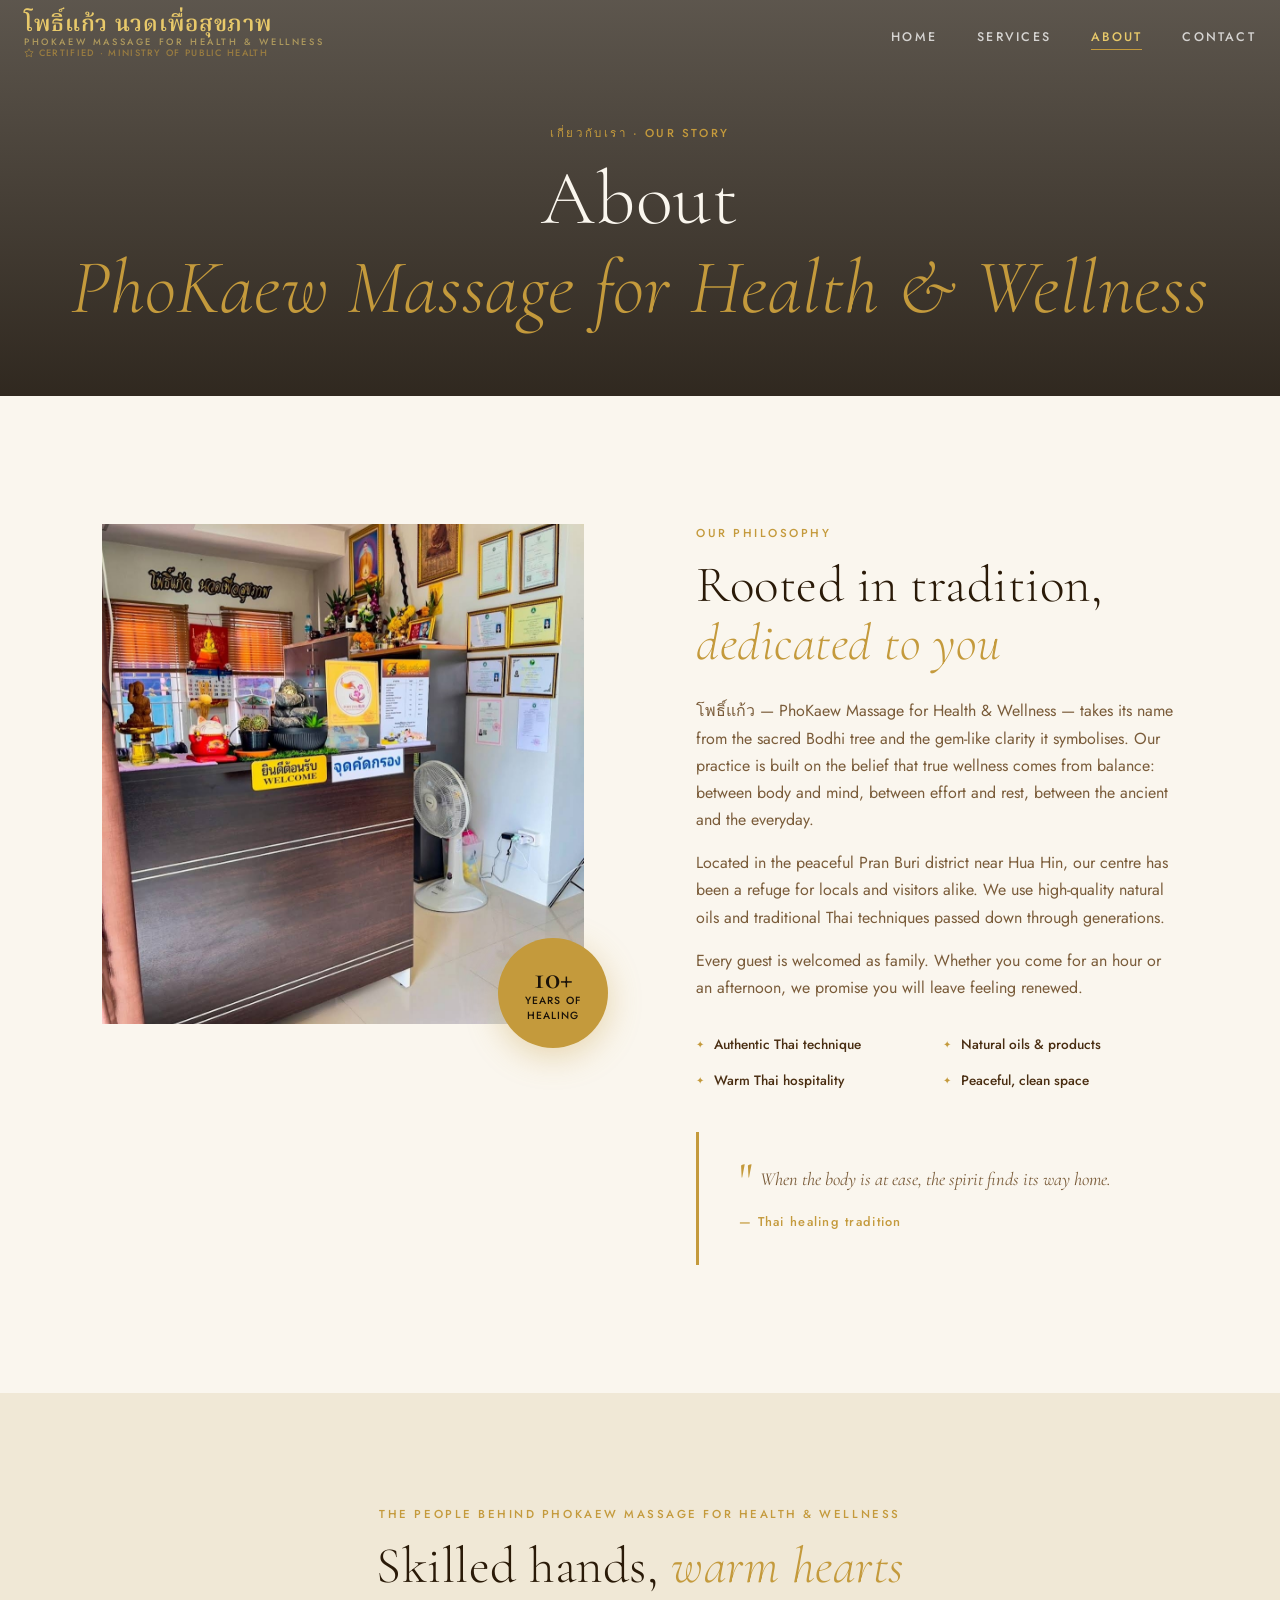
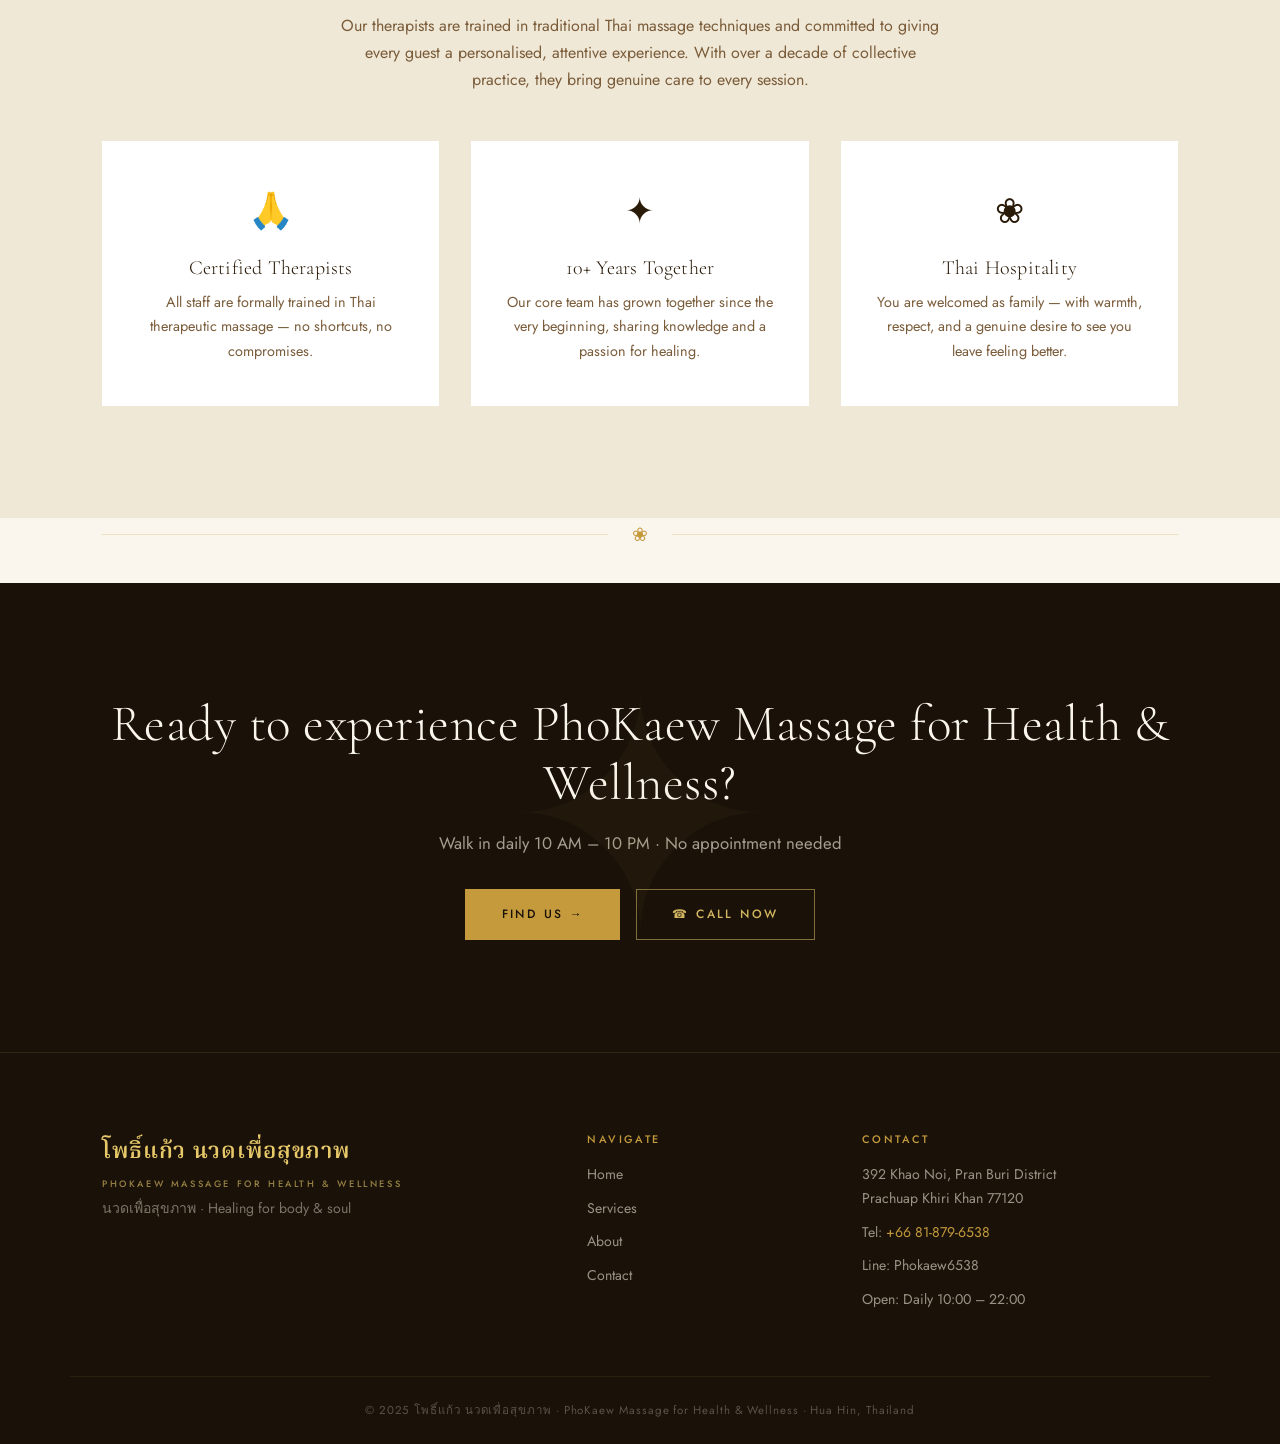
==== commit 779dab36: "Update branding, fix reviews slider alignment, and contact page fixes - Rename Pho Kaew → PhoKaew Ma" ====
--- a/about.html
+++ b/about.html
@@ -12,8 +12,8 @@
 
   <nav class="nav" id="nav">
     <a href="index.html" class="nav-logo">
-      <span class="logo-thai">โพธิ์แก้ว</span>
-      <span class="logo-en">PHO KAEW</span>
+      <span class="logo-thai">โพธิ์แก้ว นวดเพื่อสุขภาพ</span>
+      <span class="logo-en">PHOKAEW MASSAGE FOR HEALTH & WELLNESS</span>
       <span class="certified-badge"><svg width="10" height="10" viewBox="0 0 24 24" fill="none" stroke="currentColor" stroke-width="2"><path d="M12 2l3.09 6.26L22 9.27l-5 4.87 1.18 6.88L12 17.77l-6.18 3.25L7 14.14 2 9.27l6.91-1.01L12 2z"/></svg>Certified · Ministry of Public Health</span>
     </a>
     <button class="nav-toggle" id="navToggle" aria-label="Menu">
@@ -32,7 +32,7 @@
     <div class="page-hero-bg"></div>
     <div class="page-hero-content">
       <p class="section-label center">เกี่ยวกับเรา · Our Story</p>
-      <h1>About<br><em>Pho Kaew</em></h1>
+      <h1>About<br><em>PhoKaew Massage for Health & Wellness</em></h1>
     </div>
   </section>
 
@@ -40,7 +40,7 @@
   <section class="about-full container">
     <div class="about-image-col">
       <div class="img-frame">
-        <img src="images/new-reception2.jpg" alt="Pho Kaew reception" loading="lazy" />
+        <img src="images/new-reception2.jpg" alt="PhoKaew Massage for Health & Wellness reception" loading="lazy" />
         <div class="img-border-accent"></div>
       </div>
       <div class="about-badge">
@@ -51,7 +51,7 @@
     <div class="about-text-col">
       <p class="section-label">Our Philosophy</p>
       <h2>Rooted in tradition,<br><em>dedicated to you</em></h2>
-      <p>โพธิ์แก้ว — Pho Kaew — takes its name from the sacred Bodhi tree and the gem-like clarity it symbolises. Our practice is built on the belief that true wellness comes from balance: between body and mind, between effort and rest, between the ancient and the everyday.</p>
+      <p>โพธิ์แก้ว — PhoKaew Massage for Health & Wellness — takes its name from the sacred Bodhi tree and the gem-like clarity it symbolises. Our practice is built on the belief that true wellness comes from balance: between body and mind, between effort and rest, between the ancient and the everyday.</p>
       <p>Located in the peaceful Pran Buri district near Hua Hin, our centre has been a refuge for locals and visitors alike. We use high-quality natural oils and traditional Thai techniques passed down through generations.</p>
       <p>Every guest is welcomed as family. Whether you come for an hour or an afternoon, we promise you will leave feeling renewed.</p>
       <div class="values-row">
@@ -83,7 +83,7 @@
   <!-- TEAM SECTION -->
   <section class="team-section">
     <div class="container">
-      <p class="section-label center">The People Behind Pho Kaew</p>
+      <p class="section-label center">The People Behind PhoKaew Massage for Health & Wellness</p>
       <h2 class="center">Skilled hands, <em>warm hearts</em></h2>
       <p class="team-intro center">Our therapists are trained in traditional Thai massage techniques and committed to giving every guest a personalised, attentive experience. With over a decade of collective practice, they bring genuine care to every session.</p>
       <div class="team-pillars">
@@ -117,7 +117,7 @@
   <!-- CTA BANNER -->
   <section class="cta-banner">
     <div class="cta-inner container">
-      <h2>Ready to experience Pho Kaew?</h2>
+      <h2>Ready to experience PhoKaew Massage for Health & Wellness?</h2>
       <p>Walk in daily 10 AM – 10 PM · No appointment needed</p>
       <div style="display:flex;gap:1rem;justify-content:center;flex-wrap:wrap;">
         <a href="contact.html" class="btn btn-gold">Find Us →</a>
@@ -129,8 +129,8 @@
     <footer class="footer">
     <div class="container footer-grid">
       <div class="footer-brand">
-        <span class="logo-thai">โพธิ์แก้ว</span>
-        <span class="logo-en">PHO KAEW MASSAGE</span>
+        <span class="logo-thai">โพธิ์แก้ว นวดเพื่อสุขภาพ</span>
+        <span class="logo-en">PHOKAEW MASSAGE FOR HEALTH & WELLNESS</span>
         <p>นวดเพื่อสุขภาพ · Healing for body & soul</p>
       </div>
       <div class="footer-links">
@@ -143,13 +143,13 @@
       <div class="footer-contact">
         <h4>Contact</h4>
         <p>392 Khao Noi, Pran Buri District<br>Prachuap Khiri Khan 77120</p>
-        <p>Tel: <a href="tel:+66818796538">081-879-6538</a></p>
-        <p>Line: Phckaew6538</p>
+        <p>Tel: <a href="tel:+66818796538">+66 81-879-6538</a></p>
+        <p>Line: Phokaew6538</p>
         <p>Open: Daily 10:00 – 22:00</p>
       </div>
     </div>
     <div class="footer-bottom">
-      <p>© 2025 โพธิ์แก้ว นวดเพื่อสุขภาพ · Pho Kaew Massage · Hua Hin, Thailand</p>
+      <p>© 2025 โพธิ์แก้ว นวดเพื่อสุขภาพ · PhoKaew Massage for Health & Wellness · Hua Hin, Thailand</p>
     </div>
   </footer>
 
--- a/css/style.css
+++ b/css/style.css
@@ -77,7 +77,7 @@
   display: flex;
   align-items: center;
   justify-content: space-between;
-  padding: 0 2.5rem;
+  padding: 0 1.5rem;
   z-index: 100;
   transition: background 0.4s, box-shadow 0.4s;
 }
@@ -105,7 +105,7 @@
   letter-spacing: 0.28em;
   text-transform: uppercase;
   color: rgba(232,201,106,0.6);
-  margin-top: 1px;
+  margin-top: 0;
 }
 .nav-links {
   display: flex;
@@ -206,7 +206,7 @@
   letter-spacing: 0.3em;
   text-transform: uppercase;
   color: var(--gold);
-  margin-bottom: 1.2rem;
+  margin-bottom: 2.5rem;
   font-family: var(--font-body);
   font-weight: 500;
 }
@@ -214,7 +214,7 @@
   display: flex;
   flex-direction: column;
   align-items: center;
-  gap: 0.2rem;
+  gap: 0;
   margin-bottom: 1.5rem;
 }
 .thai-script {
@@ -769,7 +769,7 @@
   flex-direction: column;
   gap: 0.3rem;
 }
-.footer-brand p { margin-top: 0.8rem; font-size: 0.88rem; color: rgba(240,232,214,0.45); }
+.footer-brand p { margin-top: 0; font-size: 0.88rem; color: rgba(240,232,214,0.45); }
 .footer-links, .footer-contact { display: flex; flex-direction: column; gap: 0.6rem; }
 .footer-links h4, .footer-contact h4 {
   font-family: var(--font-body);
@@ -961,11 +961,12 @@
   transition: transform 0.5s cubic-bezier(0.4,0,0.2,1);
 }
 .review-card {
-  flex: 0 0 33.333%;
+  flex: 0 0 calc((100% - 32px) / 3);
+  min-width: 0;
   padding: 2.5rem 2rem;
   background: rgba(255,255,255,0.04);
   border: 1px solid rgba(196,154,60,0.12);
-  margin: 0 8px;
+  margin: 0;
   display: flex;
   flex-direction: column;
   gap: 1rem;
@@ -1022,7 +1023,7 @@
 /* Mobile slider adjustments */
 @media (max-width: 900px) {
   .slide { flex: 0 0 50%; }
-  .review-card { flex: 0 0 50%; }
+  .review-card { flex: 0 0 calc((100% - 16px) / 2); }
 }
 @media (max-width: 600px) {
   .slide { flex: 0 0 100%; height: 260px; }
@@ -1162,17 +1163,12 @@
   transition: transform 0.5s cubic-bezier(0.4,0,0.2,1);
   will-change: transform;
   gap: 16px;
-  padding: 0 4px;
-}
-.review-card {
-  flex: 0 0 calc(33.333% - 16px);
-  min-width: calc(33.333% - 16px);
 }
 @media (max-width: 900px) {
-  .review-card { flex: 0 0 calc(50% - 16px); min-width: calc(50% - 16px); }
+  .review-card { flex: 0 0 calc((100% - 16px) / 2); min-width: 0; }
 }
 @media (max-width: 600px) {
-  .review-card { flex: 0 0 calc(100% - 0px); min-width: calc(100% - 0px); margin: 0; }
+  .review-card { flex: 0 0 100%; min-width: 0; margin: 0; }
 }
 
 /* ============================================
@@ -1351,12 +1347,8 @@
    CONTACT PAGE — Call Now always visible
    ============================================ */
 .cdetail-card .btn {
-  opacity: 0.4;
-  transition: opacity 0.25s, background 0.3s, box-shadow 0.3s;
-}
-.cdetail-card:hover .btn,
-.cdetail-card .btn:hover {
   opacity: 1;
+  transition: background 0.3s, box-shadow 0.3s;
 }
 
 /* ============================================
@@ -1453,10 +1445,7 @@
   transform-origin: center center;
 }
 
-/* Review card right-side clip fix — ensure track doesn't overflow */
+/* Ensure track doesn't overflow the outer clip area */
 .reviews-track-outer {
   overflow: hidden;
 }
-.reviews-track {
-  padding-right: 4px;
-}
